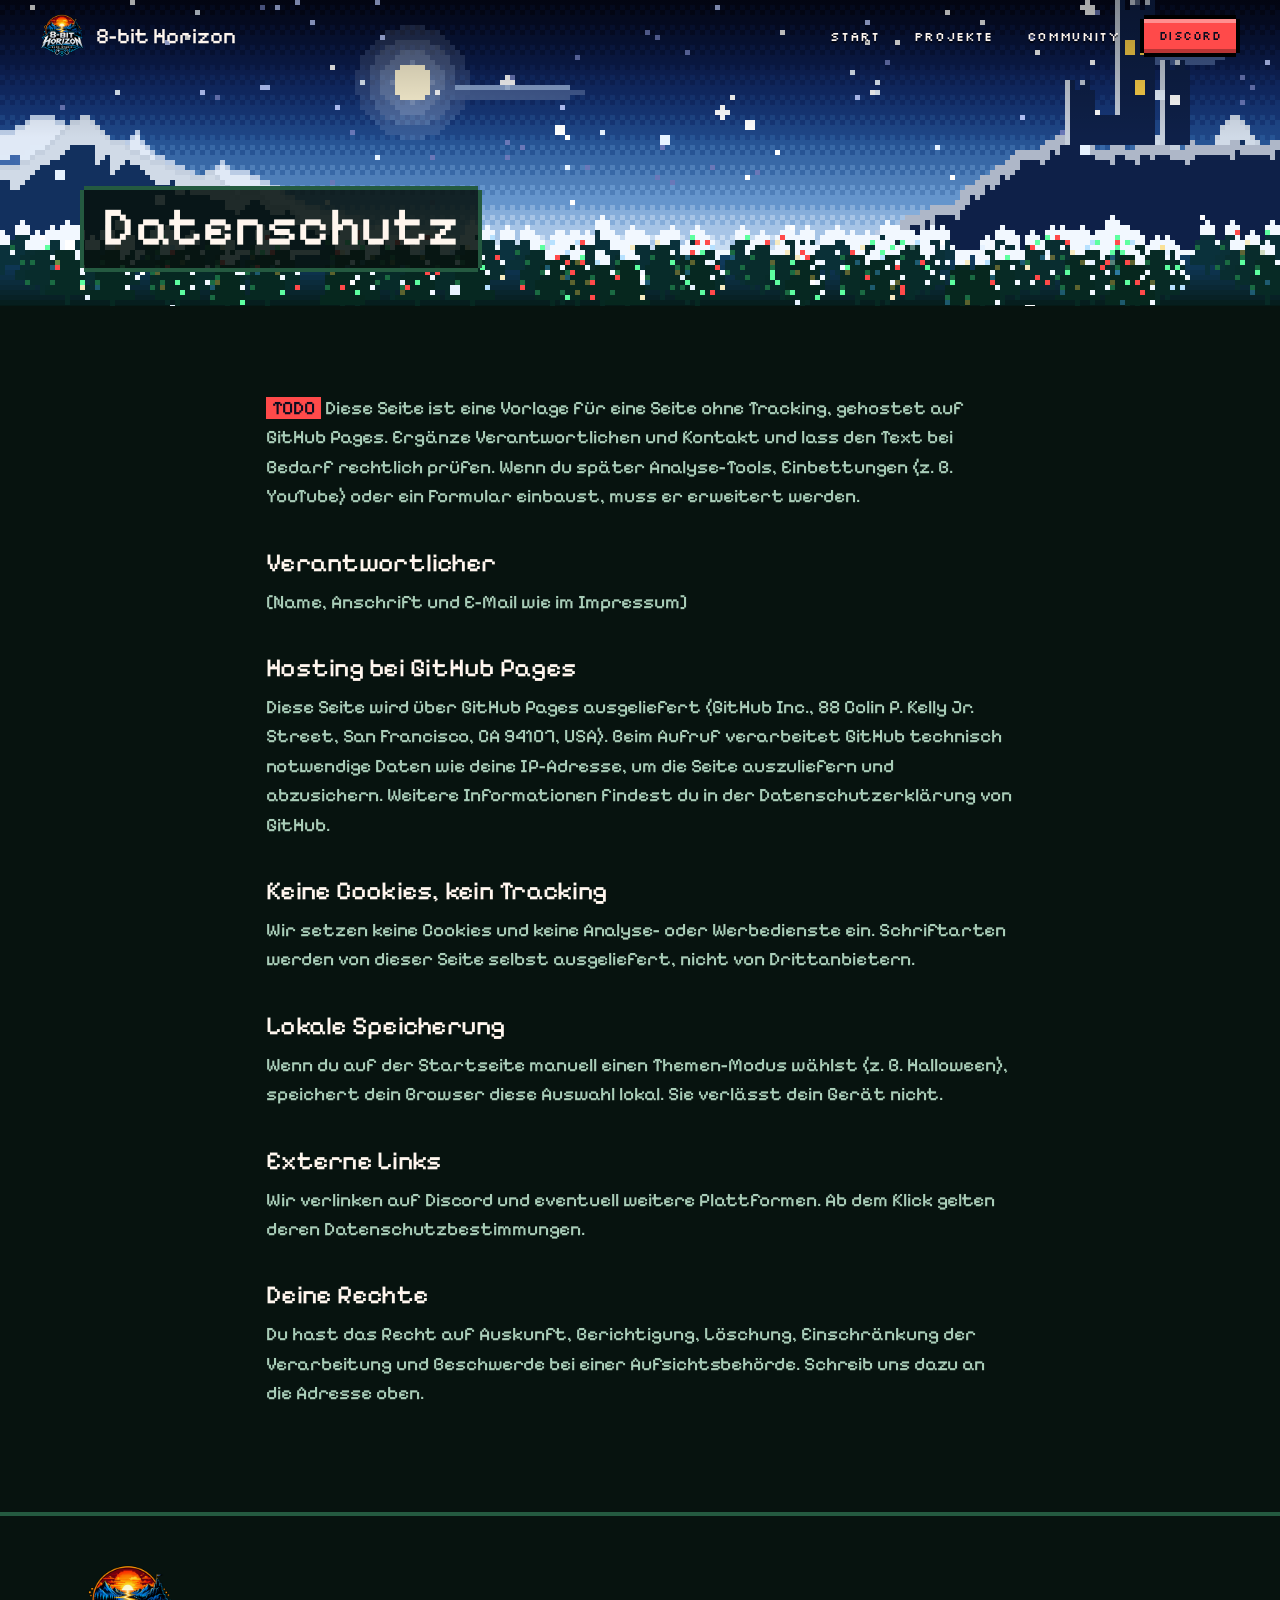
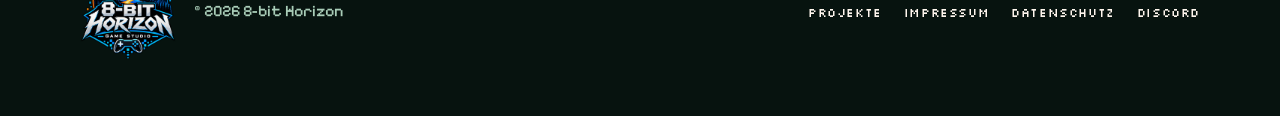
==== datenschutz.html @ 38d49990 "Add files via upload" ====
<!doctype html>
<html lang="de">
<head>
  <meta charset="utf-8">
  <meta name="viewport" content="width=device-width, initial-scale=1">
  <title>Datenschutz | 8-bit Horizon</title>
  <meta name="description" content="Datenschutzerklärung von 8-bit Horizon.">
  <meta name="theme-color" content="#0a0c1f">
  <meta property="og:image" content="assets/img/og.png">
  <link rel="icon" type="image/png" href="assets/img/favicon.png">
  <link rel="stylesheet" href="css/style.css">
</head>
<body data-page="legal">
  <div id="site-header"></div>
  <div class="banner">
    <div class="scene-host" data-scene="strip"></div>
    <div class="container banner-text">
      <h1>Datenschutz</h1>
    </div>
  </div>

  <main class="section">
    <div class="container prose">
      <p><span class="todo">TODO</span> Diese Seite ist eine Vorlage für eine Seite ohne Tracking, gehostet auf GitHub Pages. Ergänze Verantwortlichen und Kontakt und lass den Text bei Bedarf rechtlich prüfen. Wenn du später Analyse-Tools, Einbettungen (z. B. YouTube) oder ein Formular einbaust, muss er erweitert werden.</p>
      <h2>Verantwortlicher</h2>
      <p>[Name, Anschrift und E-Mail wie im Impressum]</p>
      <h2>Hosting bei GitHub Pages</h2>
      <p>Diese Seite wird über GitHub Pages ausgeliefert (GitHub Inc., 88 Colin P. Kelly Jr. Street, San Francisco, CA 94107, USA). Beim Aufruf verarbeitet GitHub technisch notwendige Daten wie deine IP-Adresse, um die Seite auszuliefern und abzusichern. Weitere Informationen findest du in der Datenschutzerklärung von GitHub.</p>
      <h2>Keine Cookies, kein Tracking</h2>
      <p>Wir setzen keine Cookies und keine Analyse- oder Werbedienste ein. Schriftarten werden von dieser Seite selbst ausgeliefert, nicht von Drittanbietern.</p>
      <h2>Lokale Speicherung</h2>
      <p>Wenn du auf der Startseite manuell einen Themen-Modus wählst (z. B. Halloween), speichert dein Browser diese Auswahl lokal. Sie verlässt dein Gerät nicht.</p>
      <h2>Externe Links</h2>
      <p>Wir verlinken auf Discord und eventuell weitere Plattformen. Ab dem Klick gelten deren Datenschutzbestimmungen.</p>
      <h2>Deine Rechte</h2>
      <p>Du hast das Recht auf Auskunft, Berichtigung, Löschung, Einschränkung der Verarbeitung und Beschwerde bei einer Aufsichtsbehörde. Schreib uns dazu an die Adresse oben.</p>
    </div>
  </main>

  <div id="site-footer"></div>

  <script src="js/data.js"></script>
  <script src="js/themes.js"></script>
  <script src="js/scene.js"></script>
  <script src="js/site.js"></script>
</body>
</html>
---- css/style.css ----
/* =========================================================
   8-bit Horizon – Styles
   Farben kommen aus dem aktiven Theme (js/themes.js) als
   CSS-Variablen. Die Werte hier sind nur der Fallback.
   ========================================================= */
@font-face { font-family: "Pixelify Sans"; src: url("../assets/fonts/PixelifySans-Medium.ttf") format("truetype"); font-display: swap; }
@font-face { font-family: "Silkscreen"; src: url("../assets/fonts/Silkscreen-Regular.ttf") format("truetype"); font-display: swap; }

:root {
  --bg: #0a0c1f; --panel: #12162e; --ink: #f2f6ff; --muted: #a3aed6;
  --accent: #ff8a1f; --accent2: #3aa8ff; --line: #26305e;
  --on-accent: #0a0c1f;
  --font-body: "Pixelify Sans", ui-monospace, Menlo, Consolas, monospace;
  --font-ui: "Silkscreen", "Pixelify Sans", ui-monospace, monospace;
  --px: 4px;
  --header-h: 72px;
}

*, *::before, *::after { box-sizing: border-box; }
html { scroll-behavior: smooth; scroll-padding-top: calc(var(--header-h) + 16px); }
body {
  margin: 0; background: var(--bg); color: var(--ink);
  font-family: var(--font-body); font-size: 19px; line-height: 1.55;
  -webkit-font-smoothing: none; text-rendering: optimizeSpeed;
}
img { max-width: 100%; display: block; }
a { color: var(--accent); text-underline-offset: 4px; }
a:hover { color: var(--accent2); }
h1, h2, h3 { font-weight: 500; line-height: 1.15; margin: 0; letter-spacing: 0.01em; }
p { margin: 0 0 1em; }
:focus-visible { outline: 3px dashed var(--accent2); outline-offset: 4px; }
[hidden] { display: none !important; }

.container { width: min(1120px, 100% - 48px); margin-inline: auto; }
.skip { position: absolute; left: -999px; top: 8px; background: var(--accent); color: var(--on-accent); padding: 8px 14px; z-index: 100; font-family: var(--font-ui); }
.skip:focus { left: 8px; }

/* ---------- Pixel-Rahmen (Treppenkanten statt runder Ecken) ---------- */
.px {
  position: relative; background: var(--panel); margin: var(--px);
  box-shadow: 0 calc(var(--px) * -1) 0 0 var(--line), 0 var(--px) 0 0 var(--line),
              calc(var(--px) * -1) 0 0 0 var(--line), var(--px) 0 0 0 var(--line);
}

/* ---------- Buttons ---------- */
.btn {
  display: inline-flex; align-items: center; gap: 12px; margin: var(--px);
  font-family: var(--font-ui); font-size: 14px; line-height: 1; letter-spacing: 0.04em; text-decoration: none;
  padding: 15px 22px; color: var(--on-accent); background: var(--accent); cursor: pointer; border: 0;
  box-shadow: 0 -4px 0 0 #000, 0 4px 0 0 #000, -4px 0 0 0 #000, 4px 0 0 0 #000,
              inset 0 -4px 0 0 rgba(0,0,0,.28), inset 0 4px 0 0 rgba(255,255,255,.38);
  transition: transform .08s steps(2);
}
.btn:hover { color: var(--on-accent); transform: translateY(2px); filter: brightness(1.08); }
.btn:active { transform: translateY(4px); }
.btn-small { padding: 11px 15px; font-size: 12px; }
.btn-ghost { background: var(--panel); color: var(--ink); box-shadow: 0 -4px 0 0 var(--line), 0 4px 0 0 var(--line), -4px 0 0 0 var(--line), 4px 0 0 0 var(--line), inset 0 -4px 0 0 rgba(0,0,0,.25); }
.btn-ghost:hover { color: var(--accent); }
.btn-blue { background: var(--accent2); }
.play::before { content: ""; width: 12px; height: 14px; background: currentColor; clip-path: polygon(0 0, 100% 50%, 0 100%); animation: blink 1s steps(2, jump-none) infinite; }
@keyframes blink { 0%, 49% { opacity: 1; } 50%, 100% { opacity: 0; } }

/* ---------- Header ---------- */
.site-header {
  position: fixed; inset: 0 0 auto 0; z-index: 50; height: var(--header-h);
  display: flex; align-items: center; justify-content: space-between; gap: 16px; padding: 0 clamp(16px, 4vw, 40px);
  transition: background .2s steps(3);
}
.site-header.is-solid, body.nav-open .site-header { background: color-mix(in srgb, var(--bg) 94%, transparent); box-shadow: 0 4px 0 0 var(--line); }
.brand { display: flex; align-items: center; gap: 12px; color: var(--ink); text-decoration: none; font-size: 22px; }
.brand img { width: 44px; height: 44px; image-rendering: auto; }
.brand:hover { color: var(--ink); }
.nav { display: flex; align-items: center; gap: 6px; }
.nav a:not(.btn) {
  font-family: var(--font-ui); font-size: 13px; letter-spacing: 0.05em; color: var(--ink); text-decoration: none; padding: 10px 14px;
  text-shadow: 0 2px 0 rgba(0,0,0,.6);
}
.nav a:not(.btn):hover, .nav a[aria-current="page"] { color: var(--accent); }
.nav a[aria-current="page"] { box-shadow: inset 0 -4px 0 0 var(--accent); }
.nav-toggle { display: none; width: 48px; height: 48px; background: var(--panel); border: 0; cursor: pointer; flex-direction: column; justify-content: center; align-items: center; gap: 6px; box-shadow: 0 -4px 0 0 var(--line), 0 4px 0 0 var(--line), -4px 0 0 0 var(--line), 4px 0 0 0 var(--line); }
.nav-toggle span { width: 22px; height: 4px; background: var(--ink); }

/* ---------- Szene ---------- */
.scene-host { position: absolute; inset: 0; overflow: hidden; background: var(--bg); }
.scene-canvas { position: absolute; left: 0; top: 0; image-rendering: pixelated; image-rendering: crisp-edges; image-rendering: pixelated; }

/* ---------- Hero (Titelbildschirm) ---------- */
.hero { position: relative; min-height: 640px; height: 100svh; display: grid; place-items: center; overflow: hidden; isolation: isolate; }
.hero .scene-host::after { content: ""; position: absolute; inset: 0; background: radial-gradient(ellipse at 50% 46%, transparent 38%, rgba(0,0,0,.38) 100%); }
.hero-content { position: relative; z-index: 2; display: flex; flex-direction: column; align-items: center; text-align: center; padding: calc(var(--header-h) + 8px) 20px 72px; gap: 8px; }
.hero-logo { width: clamp(230px, min(50vh, 86vw), 560px); height: auto; filter: drop-shadow(0 8px 0 rgba(0,0,0,.35)); animation: bob 2.6s linear infinite; }
@keyframes bob { 0%, 49.9% { transform: translateY(0); } 50%, 100% { transform: translateY(-6px); } }
.hero-tag { max-width: 34ch; font-size: clamp(18px, 2.2vw, 22px); text-shadow: 0 3px 0 rgba(0,0,0,.75), 0 0 12px rgba(0,0,0,.6); margin: 4px 0 8px; }
.hero-cta { display: flex; flex-wrap: wrap; gap: 6px 14px; justify-content: center; }
.greeting { font-family: var(--font-ui); font-size: 13px; letter-spacing: .06em; color: var(--on-accent); background: var(--accent2); padding: 8px 12px; margin: 0 0 6px; box-shadow: 0 -4px 0 0 #000, 0 4px 0 0 #000, -4px 0 0 0 #000, 4px 0 0 0 #000; }
.hero-steps { position: absolute; left: 0; right: 0; bottom: 0; height: 40px; z-index: 1; pointer-events: none;
  background: linear-gradient(to bottom, transparent 0 8px, color-mix(in srgb, var(--bg) 25%, transparent) 8px 16px, color-mix(in srgb, var(--bg) 55%, transparent) 16px 24px, color-mix(in srgb, var(--bg) 85%, transparent) 24px 32px, var(--bg) 32px); }

#theme-picker { position: absolute; z-index: 3; left: clamp(16px, 3vw, 32px); bottom: 56px; }
.theme-btn { font-family: var(--font-ui); font-size: 12px; letter-spacing: .04em; color: var(--ink); background: rgba(8,10,24,.82); border: 0; padding: 11px 14px; cursor: pointer; box-shadow: 0 -4px 0 0 var(--line), 0 4px 0 0 var(--line), -4px 0 0 0 var(--line), 4px 0 0 0 var(--line); }
.theme-btn:hover { color: var(--accent); }
.theme-list { position: absolute; left: 0; bottom: calc(100% + 14px); list-style: none; margin: 0; padding: 8px; min-width: 250px; background: var(--panel); box-shadow: 0 -4px 0 0 var(--line), 0 4px 0 0 var(--line), -4px 0 0 0 var(--line), 4px 0 0 0 var(--line); }
.theme-list button { display: block; width: 100%; text-align: left; font-family: var(--font-body); font-size: 17px; color: var(--ink); background: none; border: 0; padding: 7px 10px; cursor: pointer; }
.theme-list button:hover { background: var(--line); }
.theme-list button.is-on::before { content: ""; display: inline-block; width: 8px; height: 8px; background: var(--accent); margin-right: 10px; }

/* ---------- Sektionen ---------- */
.section { padding: 88px 0; }
.section-head { max-width: 62ch; margin-bottom: 40px; }
.section-head h2 { font-size: clamp(32px, 4.6vw, 46px); margin-bottom: 12px; }
.section-head p { color: var(--muted); margin: 0; }

/* Projekt-Karten */
.grid { display: grid; grid-template-columns: repeat(auto-fill, minmax(300px, 1fr)); gap: 32px 28px; }
.card { display: flex; flex-direction: column; text-decoration: none; color: var(--ink); transition: transform .1s steps(2); }
.card:hover { color: var(--ink); transform: translateY(-4px); --line: var(--c, var(--accent)); }
.card-art { height: 132px; overflow: hidden; background-color: var(--c, var(--accent));
  background-image: conic-gradient(rgba(0,0,0,.22) 25%, transparent 0 50%, rgba(0,0,0,.22) 0 75%, transparent 0); background-size: 16px 16px; position: relative; }
.card-art img { width: 100%; height: 100%; object-fit: cover; image-rendering: pixelated; }
.card-art::after { content: ""; position: absolute; left: 0; right: 0; bottom: 0; height: 16px; background: var(--panel); clip-path: polygon(0 100%, 0 50%, 6% 50%, 6% 0, 14% 0, 14% 50%, 100% 50%, 100% 100%); }
.card-body { padding: 4px 22px 24px; display: flex; flex-direction: column; gap: 10px; flex: 1; }
.card h3 { font-size: 26px; }
.card p { color: var(--muted); margin: 0; font-size: 17px; }
.card-idea { justify-content: center; background: transparent; box-shadow: 0 -4px 0 0 var(--line), 0 4px 0 0 var(--line), -4px 0 0 0 var(--line), 4px 0 0 0 var(--line); border: 0; outline: 0; }
.card-idea .card-body { padding-top: 24px; align-items: flex-start; }
.tags { display: flex; flex-wrap: wrap; gap: 8px; }
.tag { font-family: var(--font-ui); font-size: 11px; letter-spacing: .04em; padding: 5px 8px; background: var(--line); color: var(--ink); }
.tag.is-live { background: #2fbf71; color: #04210f; }
.tag.is-wip { background: var(--accent); color: var(--on-accent); }
.tag.is-plan { background: var(--accent2); color: #04122e; }

/* Community */
.community { background: linear-gradient(var(--panel), var(--bg)); box-shadow: 0 -4px 0 0 var(--line); }
.community-grid { display: grid; grid-template-columns: 1.05fr 1fr; gap: 56px; align-items: start; }
.community h2 { font-size: clamp(32px, 4.6vw, 46px); margin-bottom: 16px; }
.community p { color: var(--muted); max-width: 52ch; }
.community .btn { margin-left: 0; }
.checks { list-style: none; margin: 0 0 20px; padding: 0; display: grid; gap: 10px; }
.checks li { padding-left: 26px; position: relative; }
.checks li::before { content: ""; position: absolute; left: 0; top: .5em; width: 12px; height: 12px; background: var(--accent); box-shadow: inset -3px -3px 0 0 rgba(0,0,0,.3); }
.server-map { padding: 24px 26px; font-size: 17px; }
.server-map h3 { font-size: 15px; font-family: var(--font-ui); font-weight: 400; color: var(--accent); letter-spacing: .05em; margin: 18px 0 6px; }
.server-map h3:first-child { margin-top: 0; }
.server-map ul { list-style: none; margin: 0; padding: 0; }
.server-map li { color: var(--muted); padding: 1px 0 1px 18px; }
.server-map li::before { content: "#"; color: var(--accent2); margin-left: -18px; display: inline-block; width: 18px; }
.server-map li.voice::before { content: "+"; }
.server-map .note { font-size: 15px; color: var(--muted); opacity: .85; }
#socials { display: flex; flex-wrap: wrap; margin-top: 18px; }

.about p { max-width: 66ch; }
.about h2 { font-size: clamp(30px, 4vw, 40px); margin-bottom: 14px; }
.about p { color: var(--muted); }

/* ---------- Unterseiten ---------- */
.banner { position: relative; height: clamp(250px, 34vh, 340px); overflow: hidden; isolation: isolate; display: flex; align-items: flex-end; }
.banner .scene-host::after { content: ""; position: absolute; inset: 0; background: linear-gradient(to bottom, rgba(0,0,0,.35), transparent 45%); }
.banner-text { position: relative; z-index: 2; padding-bottom: 34px; }
.banner h1 { display: inline-block; font-size: clamp(32px, 6vw, 54px); padding: 6px 18px 10px; margin: 4px; background: color-mix(in srgb, var(--bg) 88%, transparent); box-shadow: 0 -4px 0 0 var(--line), 0 4px 0 0 var(--line), -4px 0 0 0 var(--line), 4px 0 0 0 var(--line); }
.banner .tags { margin-top: 14px; }
.filters { display: flex; flex-wrap: wrap; gap: 6px 10px; margin-bottom: 36px; }
.chip { font-family: var(--font-ui); font-size: 12px; letter-spacing: .04em; color: var(--ink); background: var(--panel); border: 0; padding: 11px 15px; margin: 4px; cursor: pointer; box-shadow: 0 -4px 0 0 var(--line), 0 4px 0 0 var(--line), -4px 0 0 0 var(--line), 4px 0 0 0 var(--line); }
.chip:hover { color: var(--accent); }
.chip[aria-pressed="true"] { background: var(--accent); color: var(--on-accent); box-shadow: 0 -4px 0 0 #000, 0 4px 0 0 #000, -4px 0 0 0 #000, 4px 0 0 0 #000; }

.detail { display: grid; grid-template-columns: 1fr 340px; gap: 56px; align-items: start; }
.detail-main .lead { font-size: 23px; color: var(--ink); }
.detail-main p { color: var(--muted); max-width: 64ch; }
.detail-main .lead { max-width: 52ch; }
.detail-side { padding: 24px; }
.detail-side h2 { font-size: 24px; margin-bottom: 14px; }
.side-links { display: flex; flex-direction: column; align-items: flex-start; }
.shots { display: grid; gap: 20px; margin-top: 28px; }
.shots img { box-shadow: 0 0 0 4px var(--line); width: 100%; }

.prose { max-width: 68ch; }
.prose h2 { font-size: 26px; margin: 36px 0 10px; }
.prose p, .prose li { color: var(--muted); }
.todo { background: var(--accent); color: var(--on-accent); padding: 0 6px; }

/* ---------- Footer ---------- */
.site-footer { padding: 48px 0 56px; background: var(--bg); box-shadow: 0 -4px 0 0 var(--line); }
.footer-inner { display: flex; flex-wrap: wrap; gap: 32px; justify-content: space-between; align-items: center; }
.footer-brand { display: flex; align-items: center; gap: 18px; }
.footer-brand img { width: 96px; height: 96px; }
.footer-brand p { margin: 0; color: var(--muted); font-size: 16px; }
.footer-links { list-style: none; margin: 0; padding: 0; display: flex; flex-wrap: wrap; gap: 6px 22px; }
.footer-links a { font-family: var(--font-ui); font-size: 12px; letter-spacing: .05em; color: var(--ink); text-decoration: none; }
.footer-links a:hover { color: var(--accent); }

/* ---------- Responsive ---------- */
@media (max-width: 860px) {
  body { font-size: 18px; }
  .community-grid, .detail { grid-template-columns: 1fr; gap: 36px; }
  .nav-toggle { display: flex; }
  .nav { position: fixed; inset: var(--header-h) 0 auto 0; flex-direction: column; align-items: stretch; gap: 0; padding: 12px 20px 24px; background: var(--bg); box-shadow: 0 4px 0 0 var(--line); transform: translateY(-120%); visibility: hidden; transition: transform .16s steps(4), visibility 0s .16s; }
  body.nav-open .nav { transform: none; visibility: visible; transition: transform .16s steps(4); }
  .nav a:not(.btn) { padding: 16px 6px; font-size: 14px; }
  .nav .btn { align-self: flex-start; margin-top: 12px; }
  .brand span { font-size: 19px; }
  .section { padding: 64px 0; }
  #theme-picker { left: 50%; transform: translateX(-50%); bottom: 52px; }
  .theme-list { left: 50%; transform: translateX(-50%); }
}
@media (max-height: 700px) and (min-width: 861px) { .hero-logo { width: min(44vh, 420px); } }
@media (prefers-reduced-motion: reduce) {
  html { scroll-behavior: auto; }
  *, *::before, *::after { animation: none !important; transition: none !important; }
}
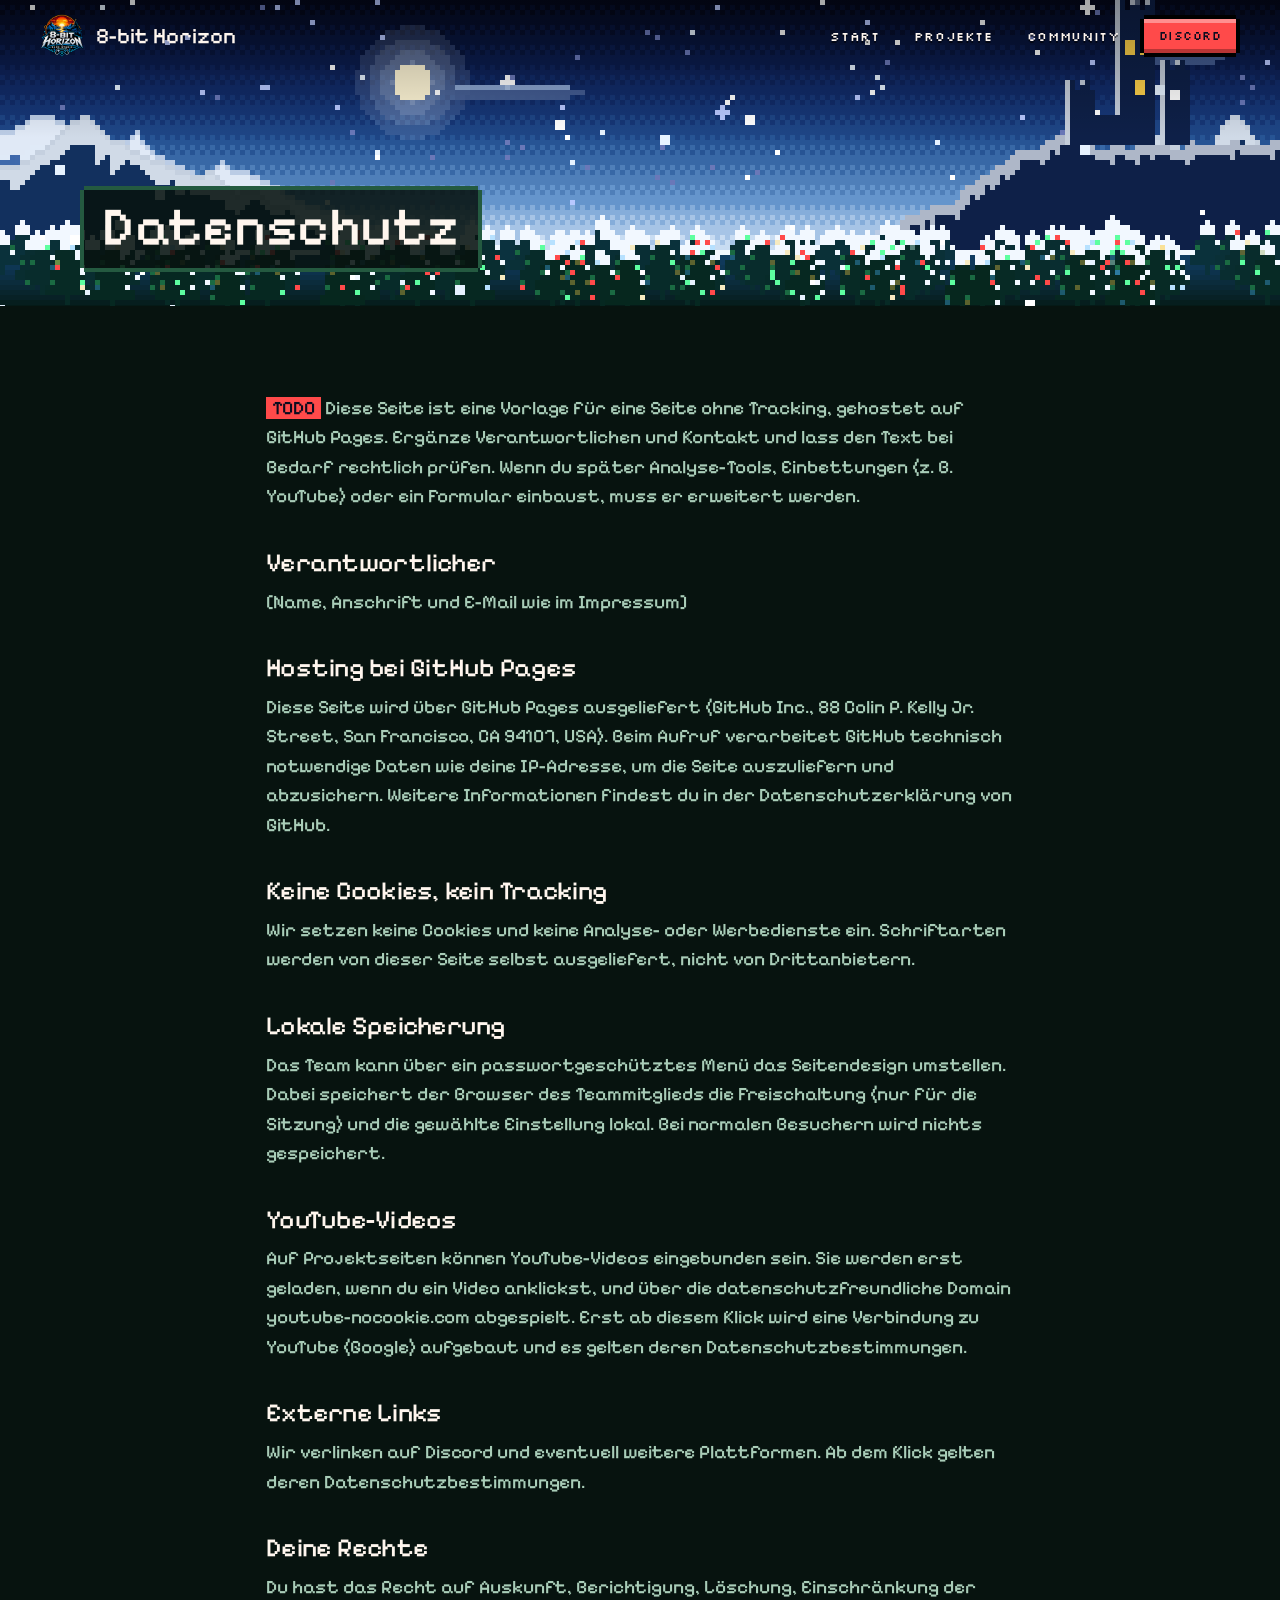
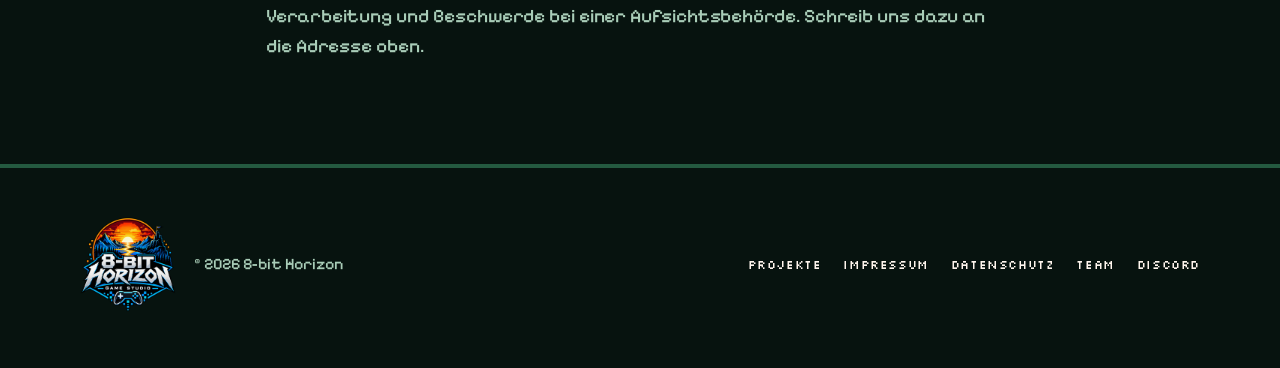
==== commit f86faaab: "Add files via upload" ====
--- a/datenschutz.html
+++ b/datenschutz.html
@@ -29,7 +29,9 @@
       <h2>Keine Cookies, kein Tracking</h2>
       <p>Wir setzen keine Cookies und keine Analyse- oder Werbedienste ein. Schriftarten werden von dieser Seite selbst ausgeliefert, nicht von Drittanbietern.</p>
       <h2>Lokale Speicherung</h2>
-      <p>Wenn du auf der Startseite manuell einen Themen-Modus wählst (z. B. Halloween), speichert dein Browser diese Auswahl lokal. Sie verlässt dein Gerät nicht.</p>
+      <p>Das Team kann über ein passwortgeschütztes Menü das Seitendesign umstellen. Dabei speichert der Browser des Teammitglieds die Freischaltung (nur für die Sitzung) und die gewählte Einstellung lokal. Bei normalen Besuchern wird nichts gespeichert.</p>
+      <h2>YouTube-Videos</h2>
+      <p>Auf Projektseiten können YouTube-Videos eingebunden sein. Sie werden erst geladen, wenn du ein Video anklickst, und über die datenschutzfreundliche Domain youtube-nocookie.com abgespielt. Erst ab diesem Klick wird eine Verbindung zu YouTube (Google) aufgebaut und es gelten deren Datenschutzbestimmungen.</p>
       <h2>Externe Links</h2>
       <p>Wir verlinken auf Discord und eventuell weitere Plattformen. Ab dem Klick gelten deren Datenschutzbestimmungen.</p>
       <h2>Deine Rechte</h2>
--- a/css/style.css
+++ b/css/style.css
@@ -90,17 +90,33 @@
 .hero-content { position: relative; z-index: 2; display: flex; flex-direction: column; align-items: center; text-align: center; padding: calc(var(--header-h) + 8px) 20px 72px; gap: 8px; }
 .hero-logo { width: clamp(230px, min(50vh, 86vw), 560px); height: auto; filter: drop-shadow(0 8px 0 rgba(0,0,0,.35)); animation: bob 2.6s linear infinite; }
 @keyframes bob { 0%, 49.9% { transform: translateY(0); } 50%, 100% { transform: translateY(-6px); } }
-.hero-tag { max-width: 34ch; font-size: clamp(18px, 2.2vw, 22px); text-shadow: 0 3px 0 rgba(0,0,0,.75), 0 0 12px rgba(0,0,0,.6); margin: 4px 0 8px; }
+.hero-tag { max-width: 34ch; font-size: clamp(18px, 2.2vw, 22px); text-shadow: 0 2px 0 rgba(0,0,0,.8); margin: 4px 0 8px; padding: 6px 14px 8px; background: rgba(6, 8, 22, .6); }
 .hero-cta { display: flex; flex-wrap: wrap; gap: 6px 14px; justify-content: center; }
 .greeting { font-family: var(--font-ui); font-size: 13px; letter-spacing: .06em; color: var(--on-accent); background: var(--accent2); padding: 8px 12px; margin: 0 0 6px; box-shadow: 0 -4px 0 0 #000, 0 4px 0 0 #000, -4px 0 0 0 #000, 4px 0 0 0 #000; }
 .hero-steps { position: absolute; left: 0; right: 0; bottom: 0; height: 40px; z-index: 1; pointer-events: none;
   background: linear-gradient(to bottom, transparent 0 8px, color-mix(in srgb, var(--bg) 25%, transparent) 8px 16px, color-mix(in srgb, var(--bg) 55%, transparent) 16px 24px, color-mix(in srgb, var(--bg) 85%, transparent) 24px 32px, var(--bg) 32px); }
 
-#theme-picker { position: absolute; z-index: 3; left: clamp(16px, 3vw, 32px); bottom: 56px; }
-.theme-btn { font-family: var(--font-ui); font-size: 12px; letter-spacing: .04em; color: var(--ink); background: rgba(8,10,24,.82); border: 0; padding: 11px 14px; cursor: pointer; box-shadow: 0 -4px 0 0 var(--line), 0 4px 0 0 var(--line), -4px 0 0 0 var(--line), 4px 0 0 0 var(--line); }
-.theme-btn:hover { color: var(--accent); }
-.theme-list { position: absolute; left: 0; bottom: calc(100% + 14px); list-style: none; margin: 0; padding: 8px; min-width: 250px; background: var(--panel); box-shadow: 0 -4px 0 0 var(--line), 0 4px 0 0 var(--line), -4px 0 0 0 var(--line), 4px 0 0 0 var(--line); }
-.theme-list button { display: block; width: 100%; text-align: left; font-family: var(--font-body); font-size: 17px; color: var(--ink); background: none; border: 0; padding: 7px 10px; cursor: pointer; }
+#theme-picker { position: absolute; z-index: 3; left: clamp(14px, 2vw, 26px); bottom: 54px; }
+.theme-btn { width: 40px; height: 40px; display: flex; flex-direction: column; justify-content: center; align-items: center; gap: 5px; background: rgba(8,10,24,.5); border: 0; cursor: pointer; opacity: .5; box-shadow: 0 -4px 0 0 var(--line), 0 4px 0 0 var(--line), -4px 0 0 0 var(--line), 4px 0 0 0 var(--line); }
+.theme-btn span { width: 16px; height: 3px; background: var(--ink); }
+.theme-btn:hover, .theme-btn:focus-visible { opacity: 1; }
+
+/* Dialoge (Passwort, Galerie) */
+dialog { color: var(--ink); }
+dialog::backdrop { background: rgba(2, 4, 14, .82); }
+.modal { border: 0; padding: 28px; width: min(440px, calc(100% - 48px)); background: var(--panel); margin: auto;
+  box-shadow: 0 -4px 0 0 var(--line), 0 4px 0 0 var(--line), -4px 0 0 0 var(--line), 4px 0 0 0 var(--line); }
+.modal h2 { font-size: 28px; margin-bottom: 10px; }
+.modal p { color: var(--muted); font-size: 17px; }
+.modal label { display: block; font-family: var(--font-ui); font-size: 12px; letter-spacing: .05em; margin-bottom: 8px; }
+.modal input { width: 100%; font: inherit; font-size: 20px; color: var(--ink); background: var(--bg); border: 0; padding: 12px 14px; box-shadow: 0 -4px 0 0 var(--line), 0 4px 0 0 var(--line), -4px 0 0 0 var(--line), 4px 0 0 0 var(--line); }
+.modal input:focus-visible { outline: 0; box-shadow: 0 -4px 0 0 var(--accent), 0 4px 0 0 var(--accent), -4px 0 0 0 var(--accent), 4px 0 0 0 var(--accent); }
+.modal-error { color: #ff7a7a !important; margin: 12px 0 0; }
+.modal-actions { display: flex; flex-wrap: wrap; gap: 4px 10px; margin-top: 20px; }
+.modal .btn { margin-left: 0; }
+.theme-list { list-style: none; margin: 14px 0 0; padding: 0; display: grid; grid-template-columns: 1fr 1fr; gap: 2px 12px; }
+.theme-list li:first-child { grid-column: 1 / -1; }
+.theme-list button { width: 100%; text-align: left; font-family: var(--font-body); font-size: 18px; color: var(--ink); background: none; border: 0; padding: 8px 10px; cursor: pointer; }
 .theme-list button:hover { background: var(--line); }
 .theme-list button.is-on::before { content: ""; display: inline-block; width: 8px; height: 8px; background: var(--accent); margin-right: 10px; }
 
@@ -129,6 +145,21 @@
 .tag.is-wip { background: var(--accent); color: var(--on-accent); }
 .tag.is-plan { background: var(--accent2); color: #04122e; }
 
+/* Neuigkeiten */
+.section-news { padding-bottom: 24px; }
+.news-grid { display: grid; grid-template-columns: repeat(auto-fit, minmax(270px, 1fr)); gap: 32px 28px; }
+.news { display: flex; flex-direction: column; gap: 8px; padding: 22px 24px 24px; text-decoration: none; color: var(--ink); transition: transform .1s steps(2); }
+a.news:hover { color: var(--ink); transform: translateY(-4px); --line: var(--c, var(--accent)); }
+.news-head { display: flex; flex-wrap: wrap; justify-content: space-between; align-items: center; gap: 8px; }
+.news-head time { font-family: var(--font-ui); font-size: 11px; letter-spacing: .04em; color: var(--muted); }
+.news h3 { font-size: 26px; margin-top: 4px; }
+.news-title { margin: 0; color: var(--c, var(--accent)); font-size: 19px; }
+.news-text { margin: 0; color: var(--muted); font-size: 17px; }
+.news-empty { background: transparent; }
+.news-empty .news-text { margin-top: 6px; }
+.more { margin: 28px 0 0; }
+.empty { color: var(--muted); max-width: 52ch; }
+
 /* Community */
 .community { background: linear-gradient(var(--panel), var(--bg)); box-shadow: 0 -4px 0 0 var(--line); }
 .community-grid { display: grid; grid-template-columns: 1.05fr 1fr; gap: 56px; align-items: start; }
@@ -169,9 +200,41 @@
 .detail-main .lead { max-width: 52ch; }
 .detail-side { padding: 24px; }
 .detail-side h2 { font-size: 24px; margin-bottom: 14px; }
-.side-links { display: flex; flex-direction: column; align-items: flex-start; }
-.shots { display: grid; gap: 20px; margin-top: 28px; }
-.shots img { box-shadow: 0 0 0 4px var(--line); width: 100%; }
+.side-links { display: flex; flex-direction: column; align-items: flex-start; margin-bottom: 8px; }
+.side-h { font-size: 22px !important; margin: 18px 0 12px !important; }
+.side-empty { color: var(--muted); font-size: 16px; margin: 0; }
+.updates { list-style: none; margin: 0; padding: 0; display: grid; gap: 18px; }
+.updates li { display: grid; gap: 2px; padding-left: 14px; box-shadow: inset 4px 0 0 0 var(--accent); }
+.updates time { font-family: var(--font-ui); font-size: 11px; color: var(--muted); letter-spacing: .04em; }
+.updates strong { font-weight: 500; font-size: 19px; }
+.updates span { color: var(--muted); font-size: 16px; }
+.block-h { font-size: 28px; margin: 40px 0 14px; }
+.block-p { max-width: 64ch; color: var(--muted); }
+.detail-main > .gallery, .detail-main > .checks { margin: 22px 0; }
+
+/* Galerie */
+.gallery { display: grid; grid-template-columns: repeat(auto-fill, minmax(210px, 1fr)); gap: 20px; }
+.tile { position: relative; display: block; padding: 0; margin: 4px; aspect-ratio: 16 / 9; overflow: hidden; border: 0; cursor: pointer; background: var(--panel); color: var(--ink); text-align: left;
+  box-shadow: 0 -4px 0 0 var(--line), 0 4px 0 0 var(--line), -4px 0 0 0 var(--line), 4px 0 0 0 var(--line); transition: transform .1s steps(2); }
+.tile:hover { transform: translateY(-4px); --line: var(--accent); }
+.tile img { width: 100%; height: 100%; object-fit: cover; }
+.tile-label { position: absolute; left: 0; right: 0; bottom: 0; padding: 6px 10px; font-size: 15px; line-height: 1.25; background: rgba(6, 8, 20, .82); }
+.tile-video { background-color: var(--accent); background-image: conic-gradient(rgba(0,0,0,.22) 25%, transparent 0 50%, rgba(0,0,0,.22) 0 75%, transparent 0); background-size: 16px 16px; }
+.tile-play { position: absolute; left: 50%; top: 42%; width: 40px; height: 46px; background: #fff; transform: translate(-35%, -50%); clip-path: polygon(0 0, 100% 50%, 0 100%); filter: drop-shadow(0 4px 0 rgba(0,0,0,.4)); }
+.tile-video .tile-label { color: #fff; }
+.fineprint { font-size: 14px !important; margin-top: 16px; opacity: .8; }
+
+/* Lightbox */
+.lightbox { border: 0; padding: 18px 18px 22px; background: var(--panel); width: min(1040px, calc(100% - 24px)); max-height: calc(100% - 24px); margin: auto; overflow: auto;
+  box-shadow: 0 -4px 0 0 var(--line), 0 4px 0 0 var(--line), -4px 0 0 0 var(--line), 4px 0 0 0 var(--line); }
+.lb-stage { display: flex; justify-content: center; background: #000; }
+.lb-stage img { max-width: 100%; max-height: 68vh; object-fit: contain; }
+.lb-video { aspect-ratio: 16 / 9; }
+.lb-video iframe { width: 100%; height: 100%; border: 0; }
+.lb-cap { margin: 14px 0 0; color: var(--muted); min-height: 1.5em; }
+.lb-nav { display: flex; flex-wrap: wrap; align-items: center; gap: 4px 10px; margin-top: 10px; }
+.lb-nav .btn:last-child { margin-left: auto; }
+.lb-count { font-family: var(--font-ui); font-size: 12px; color: var(--muted); }
 
 .prose { max-width: 68ch; }
 .prose h2 { font-size: 26px; margin: 36px 0 10px; }
@@ -199,8 +262,7 @@
   .nav .btn { align-self: flex-start; margin-top: 12px; }
   .brand span { font-size: 19px; }
   .section { padding: 64px 0; }
-  #theme-picker { left: 50%; transform: translateX(-50%); bottom: 52px; }
-  .theme-list { left: 50%; transform: translateX(-50%); }
+  #theme-picker { bottom: 50px; }
 }
 @media (max-height: 700px) and (min-width: 861px) { .hero-logo { width: min(44vh, 420px); } }
 @media (prefers-reduced-motion: reduce) {
